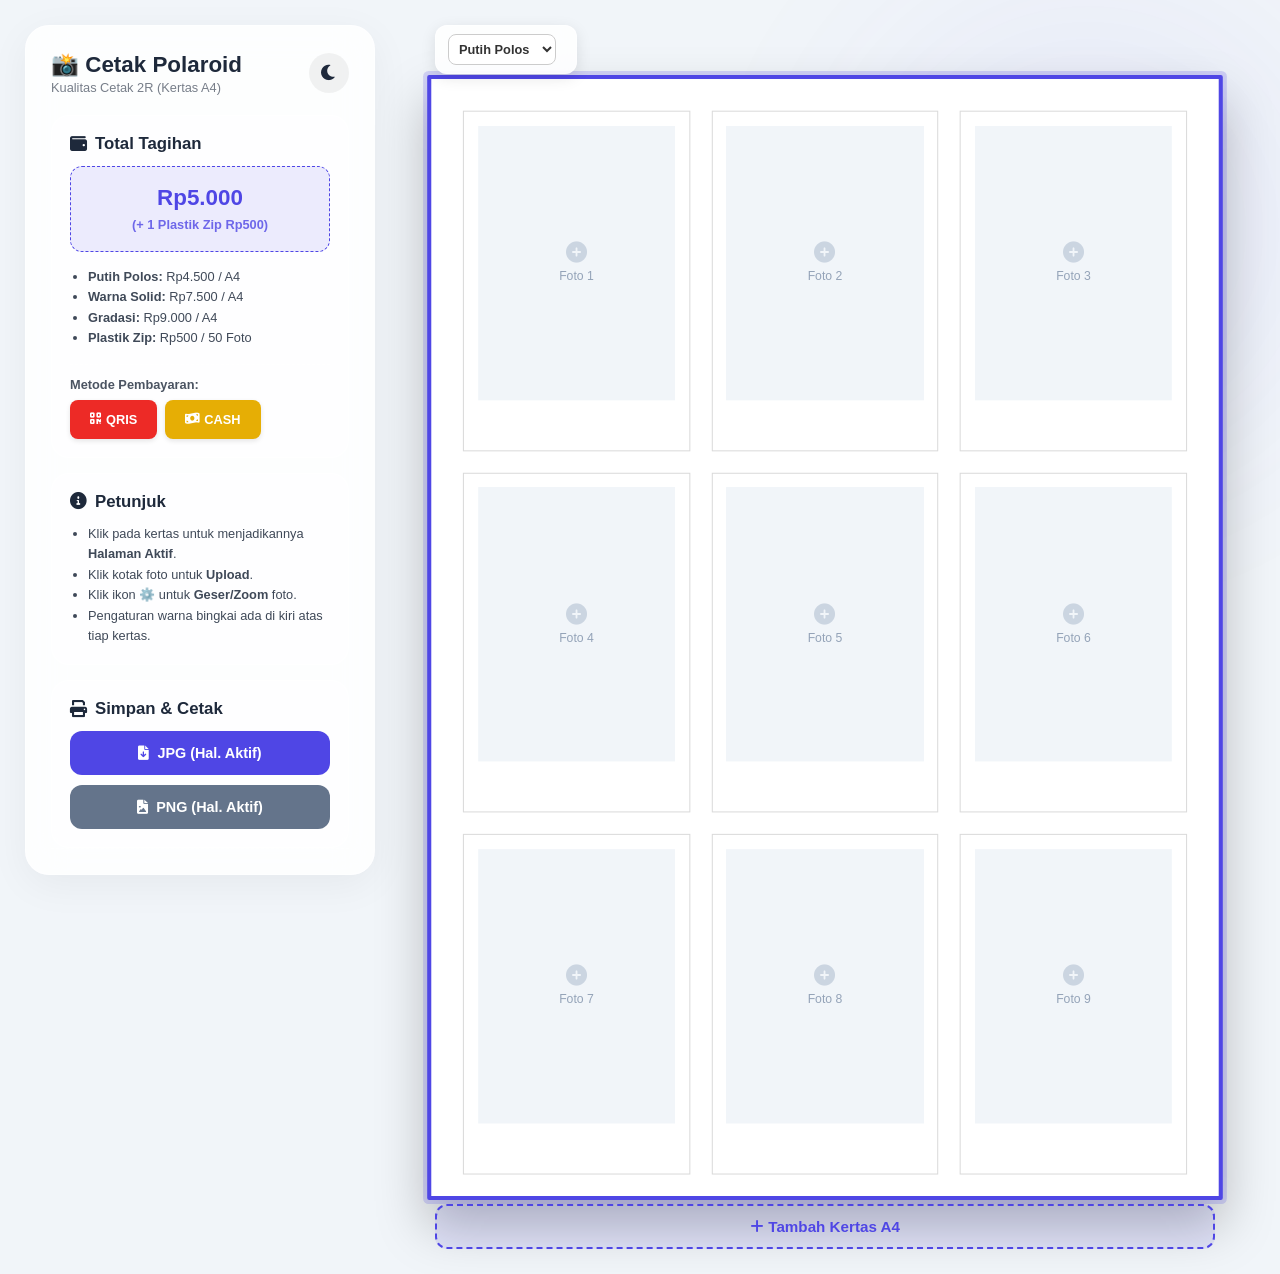
==== polaroid.html @ d3c14009 "Add files via upload" ====
<!DOCTYPE html>
<html lang="id">

<head>
    <meta charset="UTF-8">
    <meta name="viewport" content="width=device-width, initial-scale=1.0">
    <title>Rayden Viz Polaroid</title>
    <link rel="icon" type="image/png" sizes="512x512" href="./image/branding/favicon.png">    <link rel="stylesheet" href="polarStyle.css">
    <link rel="stylesheet" href="https://cdnjs.cloudflare.com/ajax/libs/font-awesome/6.0.0/css/all.min.css">
    <script src="https://cdnjs.cloudflare.com/ajax/libs/html2canvas/1.4.1/html2canvas.min.js"></script>
    <script src="https://cdnjs.cloudflare.com/ajax/libs/jspdf/2.5.1/jspdf.umd.min.js"></script>
</head>

<body>
    <div class="bg-blur"></div>

    <div class="container">
        <aside class="sidebar glass">
            <header class="header">
                <div>
                    <h1>📸 Cetak Polaroid</h1>
                    <p class="subtitle">Kualitas Cetak 2R (Kertas A4)</p>
                </div>
                <button id="themeToggle" class="btn-icon" title="Ganti Tema"><i class="fas fa-moon"></i></button>
            </header>

            <div class="steps-container">
                <div class="step-box">
                    <div class="step-header">
                        <h2><i class="fas fa-wallet"></i> Total Tagihan</h2>
                    </div>

                    <div id="priceSummary" class="price-badge">
                        <span id="totalPrice">Rp5.000</span><br>
                        <small id="zipInfo">(+ 1 Plastik Zip Rp500)</small>
                    </div>

                    <ul class="mini-guide">
                        <li><b>Putih Polos:</b> Rp4.500 / A4</li>
                        <li><b>Warna Solid:</b> Rp7.500 / A4</li>
                        <li><b>Gradasi:</b> Rp9.000 / A4</li>
                        <li><b>Plastik Zip:</b> Rp500 / 50 Foto</li>
                    </ul>

                    <div class="payment-section">
                        <p class="payment-title">Metode Pembayaran:</p>
                        <div class="payment-badges">
                            <span class="badge qris"><i class="fas fa-qrcode"></i> QRIS</span>
                            <span class="badge cash"><i class="fas fa-money-bill-wave"></i> CASH</span>
                        </div>
                    </div>
                </div>

                <div class="step-box">
                    <div class="step-header">
                        <h2><i class="fas fa-info-circle"></i> Petunjuk</h2>
                    </div>
                    <div class="petunjuk-teks">
                        <ul class="mini-guide">
                            <li>Klik pada kertas untuk menjadikannya <b>Halaman Aktif</b>.</li>
                            <li>Klik kotak foto untuk <b>Upload</b>.</li>
                            <li>Klik ikon <b>⚙️</b> untuk <b>Geser/Zoom</b> foto.</li>
                            <li>Pengaturan warna bingkai ada di kiri atas tiap kertas.</li>
                        </ul>
                    </div>
                </div>

                <div class="step-box">
                    <div class="step-header">
                        <h2><i class="fas fa-print"></i> Simpan & Cetak</h2>
                    </div>
                    <div class="button-group" id="btnGroupSingle">
                        <button id="btnDownloadJPG" class="btn-utama"><i class="fas fa-file-download"></i> JPG (Hal.
                            Aktif)</button>
                        <button id="btnDownloadPNG" class="btn-kedua"><i class="fas fa-file-image"></i> PNG (Hal.
                            Aktif)</button>
                    </div>
                    <button id="btnDownloadPDF" class="btn-pdf" style="display:none;"><i class="fas fa-file-pdf"></i>
                        Download Semua (PDF)</button>
                </div>
            </div>

            <div class="social-footer">
                <p>Kirim File & Hubungi:</p>
                <div class="social-links">
                    <a href="https://wa.me/6285657210492?text=Mau+cetak+foto+polaroid" target="_blank" class="soc-wa"
                        title="WhatsApp Kami"><i class="fab fa-whatsapp"></i></a>
                    <a href="https://www.instagram.com/rayden.viz/" target="_blank" class="soc-ig"
                        title="Instagram Kami"><i class="fab fa-instagram"></i></a>
                    <a href="https://www.raydenviz.my.id" target="_blank" class="soc-web" title="Website Kami"><i
                            class="fas fa-globe"></i></a>
                </div>
            </div>
        </aside>

        <main class="preview-area" id="previewContainer">
        </main>
    </div>

    <input type="file" id="inputFoto" accept="image/*" hidden>

    <script src="polarScript.js"></script>
</body>

</html>
---- polarStyle.css ----
:root {
    --warna-latar: #f1f5f9; --warna-teks: #1e293b; --warna-aksen: #4f46e5;
    --kaca-bg: rgba(255, 255, 255, 0.85); --kaca-border: rgba(255, 255, 255, 0.5);
}

[data-theme="dark"] {
    --warna-latar: #0f172a; --warna-teks: #f8fafc; --warna-aksen: #818cf8;
    --kaca-bg: rgba(30, 41, 59, 0.85); --kaca-border: rgba(255, 255, 255, 0.1);
}

* { box-sizing: border-box; margin: 0; padding: 0; font-family: 'Segoe UI', Tahoma, Geneva, Verdana, sans-serif; }

/* Body bebas scroll untuk SEMUA perangkat */
body { background: var(--warna-latar); color: var(--warna-teks); transition: 0.3s; min-height: 100vh; overflow-x: hidden; }

.bg-blur { position: fixed; top: -10%; right: -10%; width: 50vw; height: 50vw; background: radial-gradient(circle, var(--warna-aksen) 0%, transparent 70%); opacity: 0.1; filter: blur(100px); z-index: -1; }

.container { display: flex; flex-direction: column; width: 100%; max-width: 1400px; min-height: 100vh; margin: 0 auto; padding: 15px; gap: 20px; }

/* Sidebar & Steps (Default untuk HP/Tablet) */
.sidebar { width: 100%; background: var(--kaca-bg); backdrop-filter: blur(20px); -webkit-backdrop-filter: blur(20px); border: 1px solid var(--kaca-border); border-radius: 24px; padding: 25px; display: flex; flex-direction: column; box-shadow: 0 10px 40px rgba(0,0,0,0.05); }
[data-theme="dark"] .sidebar { box-shadow: 0 10px 40px rgba(0,0,0,0.5); }

.header { display: flex; justify-content: space-between; align-items: center; margin-bottom: 20px; }
.header h1 { font-size: 1.4rem; font-weight: 800; }
.subtitle { font-size: 0.8rem; opacity: 0.6; margin-top: 2px; }
.btn-icon { background: rgba(0,0,0,0.05); border: none; color: inherit; width: 40px; height: 40px; border-radius: 50%; cursor: pointer; font-size: 1.1rem; transition: 0.2s; }
[data-theme="dark"] .btn-icon { background: rgba(255,255,255,0.1); }
.btn-icon:hover { transform: scale(1.1); }

.steps-container { display: flex; flex-direction: column; gap: 15px; }
.step-box { background: rgba(255,255,255,0.3); border: 1px solid var(--kaca-border); border-radius: 18px; padding: 18px; }
[data-theme="dark"] .step-box { background: rgba(0,0,0,0.2); }
.step-header { display: flex; align-items: center; margin-bottom: 12px; }
.step-header h2 { font-size: 1.05rem; font-weight: 700; display:flex; gap: 8px; align-items: center;}

.price-badge { background: rgba(79, 70, 229, 0.1); color: var(--warna-aksen); padding: 15px; border-radius: 12px; text-align: center; margin-bottom: 15px; border: 1px dashed var(--warna-aksen); line-height: 1.4; }
[data-theme="dark"] .price-badge { background: rgba(255,255,255,0.05); }
#totalPrice { font-weight: 800; font-size: 1.4rem; }
#zipInfo { font-size: 0.8rem; opacity: 0.8; font-weight: 600; }
.mini-guide { margin-left: 18px; font-size: 0.8rem; opacity: 0.85; line-height: 1.6; }

/* Buttons Controls */
.button-group { display: flex; flex-direction: column; gap: 10px; }
.btn-utama, .btn-kedua, .btn-pdf { width: 100%; padding: 14px; border-radius: 12px; border: none; font-weight: 700; cursor: pointer; transition: 0.2s; display: flex; align-items: center; justify-content: center; gap: 8px; font-size: 0.9rem; }
.btn-utama { background: var(--warna-aksen); color: white; }
.btn-utama:hover { filter: brightness(1.1); }
.btn-kedua { background: #64748b; color: white; }
.btn-kedua:hover { background: #475569; }
.btn-pdf { background: #e11d48; color: white; margin-top: 5px; }
.btn-pdf:hover { background: #be123c; }

/* Preview Area & Multi-Kertas */
.preview-area { flex: 1; display: flex; flex-direction: column; align-items: center; padding: 10px 5px; gap: 40px; width: 100%; }

.kertas-wrapper { width: 100%; max-width: 800px; display: flex; flex-direction: column; align-items: center; transition: 0.4s ease; opacity: 0.5; filter: grayscale(80%); }
.kertas-wrapper.active-page { opacity: 1; filter: none; }

.kertas-header { width: 100%; display: flex; justify-content: space-between; align-items: flex-end; margin-bottom: 12px; opacity: 0; pointer-events: none; transition: 0.3s; }
.kertas-wrapper.active-page .kertas-header { opacity: 1; pointer-events: auto; }

.color-controls { display: flex; gap: 8px; align-items: center; background: var(--kaca-bg); backdrop-filter: blur(10px); padding: 8px 12px; border-radius: 12px; box-shadow: 0 4px 15px rgba(0,0,0,0.1); border: 1px solid var(--kaca-border); }
.pilih-bingkai { border: 1px solid #ccc; border-radius: 8px; padding: 6px; font-weight: bold; background: white; color: #333; cursor: pointer; outline: none; font-size: 0.8rem; }
.opsi-warna { display: flex; gap: 6px; }
.opsi-warna input[type="color"] { width: 30px; height: 30px; border: none; border-radius: 6px; cursor: pointer; background: none; }
.btn-rotate { background: #f1f5f9; border: 1px solid #cbd5e1; border-radius: 6px; width: 30px; height: 30px; cursor: pointer; color: #475569; }

.btn-hapus-kertas { background: #fee2e2; color: #ef4444; border: 1px solid #f87171; padding: 8px 12px; border-radius: 10px; font-weight: bold; font-size: 0.8rem; cursor: pointer; box-shadow: 0 4px 10px rgba(239, 68, 68, 0.15); display: none; transition: 0.2s;}
.btn-hapus-kertas:hover { filter: brightness(0.9); }

.kertas-footer { width: 100%; margin-top: 15px; opacity: 0; pointer-events: none; transition: 0.3s; }
.kertas-wrapper.active-page .kertas-footer { opacity: 1; pointer-events: auto; }
.btn-tambah { width: 100%; background: rgba(79, 70, 229, 0.1); color: var(--warna-aksen); border: 2px dashed var(--warna-aksen); padding: 12px; border-radius: 12px; font-weight: bold; font-size: 0.95rem; cursor: pointer; transition: 0.2s; }
.btn-tambah:hover { background: var(--warna-aksen); color: white; }

/* Kertas A4 & Polaroid 2R Strict Constraint */
.kertas-a4 { 
    width: 100%; aspect-ratio: 210/297; background: white; position: relative; cursor: pointer; transition: 0.3s;
    display: grid; grid-template-columns: repeat(3, 1fr); align-content: space-evenly; gap: 3%; padding: 4%;
    box-shadow: 0 10px 30px rgba(0,0,0,0.1); border: 4px solid transparent; border-radius: 2px;
}
.kertas-wrapper.active-page .kertas-a4 { border-color: var(--warna-aksen); box-shadow: 0 0 0 4px rgba(79, 70, 229, 0.2), 0 25px 50px rgba(0,0,0,0.25); transform: scale(1.02); }
.kode-unik { position: absolute; bottom: 8px; right: 12px; font-size: 8px; font-family: monospace; color: #94a3b8; font-weight: bold; pointer-events: none; z-index: 50;}

.kotak-polaroid { 
    aspect-ratio: 2 / 3; width: 100%; height: auto; 
    background: white; padding: 6% 6% 22% 6%; border: 1px solid rgba(0,0,0,0.15); 
    display: flex; flex-direction: column; position: relative; overflow: hidden; transition: 0.2s; 
}
.kotak-polaroid:hover { transform: translateY(-2px) scale(1.01); z-index: 5; box-shadow: 0 5px 15px rgba(0,0,0,0.15); }
.kotak-polaroid.mode-konfig { outline: 3px dashed var(--warna-aksen); outline-offset: -3px; z-index: 10; }

/* Menu Konfigurasi Foto (Gear & Trash) */
.konfig-menu { position: absolute; top: 6%; right: 6%; display: flex; gap: 6px; z-index: 20; }
.btn-konf { width: 26px; height: 26px; font-size: 0.8rem; border-radius: 50%; background: rgba(255,255,255,0.95); border: 1px solid #cbd5e1; cursor: pointer; display: none; align-items: center; justify-content: center; color: #333; box-shadow: 0 2px 5px rgba(0,0,0,0.2); transition: 0.2s; }
.btn-konf:hover { transform: scale(1.1); }
.btn-konf.aktif { background: var(--warna-aksen); color: white; border-color: var(--warna-aksen); }
.btn-hapus-foto { background: #fee2e2; color: #ef4444; border-color: #fca5a5; }
.btn-hapus-foto:hover { background: #ef4444; color: white; border-color: #ef4444; }

.area-foto { flex: 1; width: 100%; height: 100%; background: #f1f5f9; display: flex; justify-content: center; align-items: center; overflow: hidden; position: relative; cursor: pointer; }
.area-foto img { max-width: 100%; max-height: 100%; width: auto; height: auto; display: none; transform-origin: center center; will-change: transform; user-select: none; -webkit-user-drag: none; }
.teks-tambah { color: #94a3b8; font-size: 0.75rem; text-align: center; pointer-events: none; }
.teks-tambah i { font-size: 1.3rem; margin-bottom: 5px; color: #cbd5e1; }

/* ================================================= */
/* LAYOUT DESKTOP: TEKNIK STICKY SIDEBAR (DI BAWAH)  */
/* ================================================= */
@media (min-width: 900px) { 
    .container { flex-direction: row; padding: 25px; align-items: flex-start; } 
    
    /* Panel kiri dikunci ukurannya dan menempel */
    .sidebar { width: 350px !important; flex-shrink: 0; position: sticky; top: 25px; max-height: calc(100vh - 50px); overflow-y: auto; }
    
    /* Area kertas didorong agar bebas bernapas di kanan */
    .preview-area { flex: 1; padding: 0 40px !important; overflow: visible; }
}

/* ================================================= */
/* SOCIAL MEDIA FOOTER (KONTAK)                      */
/* ================================================= */
.social-footer {
    margin-top: auto; /* Mendorong footer ke bagian paling bawah panel */
    padding-top: 25px;
    margin-bottom: 10px;
    text-align: center;
    border-top: 1px dashed var(--kaca-border);
}

.social-footer p {
    font-size: 0.85rem;
    font-weight: 700;
    opacity: 0.7;
    margin-bottom: 12px;
}

.social-links {
    display: flex;
    justify-content: center;
    gap: 15px;
}

.social-links a {
    display: flex;
    align-items: center;
    justify-content: center;
    width: 42px;
    height: 42px;
    border-radius: 50%;
    color: white;
    text-decoration: none;
    font-size: 1.3rem;
    transition: 0.3s cubic-bezier(0.175, 0.885, 0.32, 1.275); /* Efek membal */
    box-shadow: 0 4px 10px rgba(0,0,0,0.15);
}

.social-links a:hover {
    transform: translateY(-5px) scale(1.1);
    box-shadow: 0 8px 15px rgba(0,0,0,0.25);
}

/* Warna Khas Brand */
.soc-wa { background: #25D366; }
.soc-ig { background: linear-gradient(45deg, #f09433 0%, #e6683c 25%, #dc2743 50%, #cc2366 75%, #bc1888 100%); }
.soc-web { background: #3b82f6; }

/* ================================================= */
/* METODE PEMBAYARAN BADGES (FINAL)                  */
/* ================================================= */
.payment-section {
    margin-top: 15px;
    padding-top: 12px;
    border-top: 1px dashed var(--kaca-border);
}

.payment-title {
    font-size: 0.8rem;
    font-weight: 700;
    margin-bottom: 8px;
    opacity: 0.8;
}

.payment-badges {
    display: flex;
    flex-wrap: wrap;
    gap: 8px;
}

.badge {
    font-size: 0.8rem;
    font-weight: 800;
    padding: 12px 20px;
    border-radius: 8px;
    color: white;
    display: flex;
    align-items: center;
    gap: 5px;
    box-shadow: 0 2px 5px rgba(0,0,0,0.1);
}

/* Warna Khusus QRIS dan Cash */
.badge.qris { background: #ed2a26; }
.badge.cash { background: #e6ae05; } /* Hijau Emerald untuk Cash */
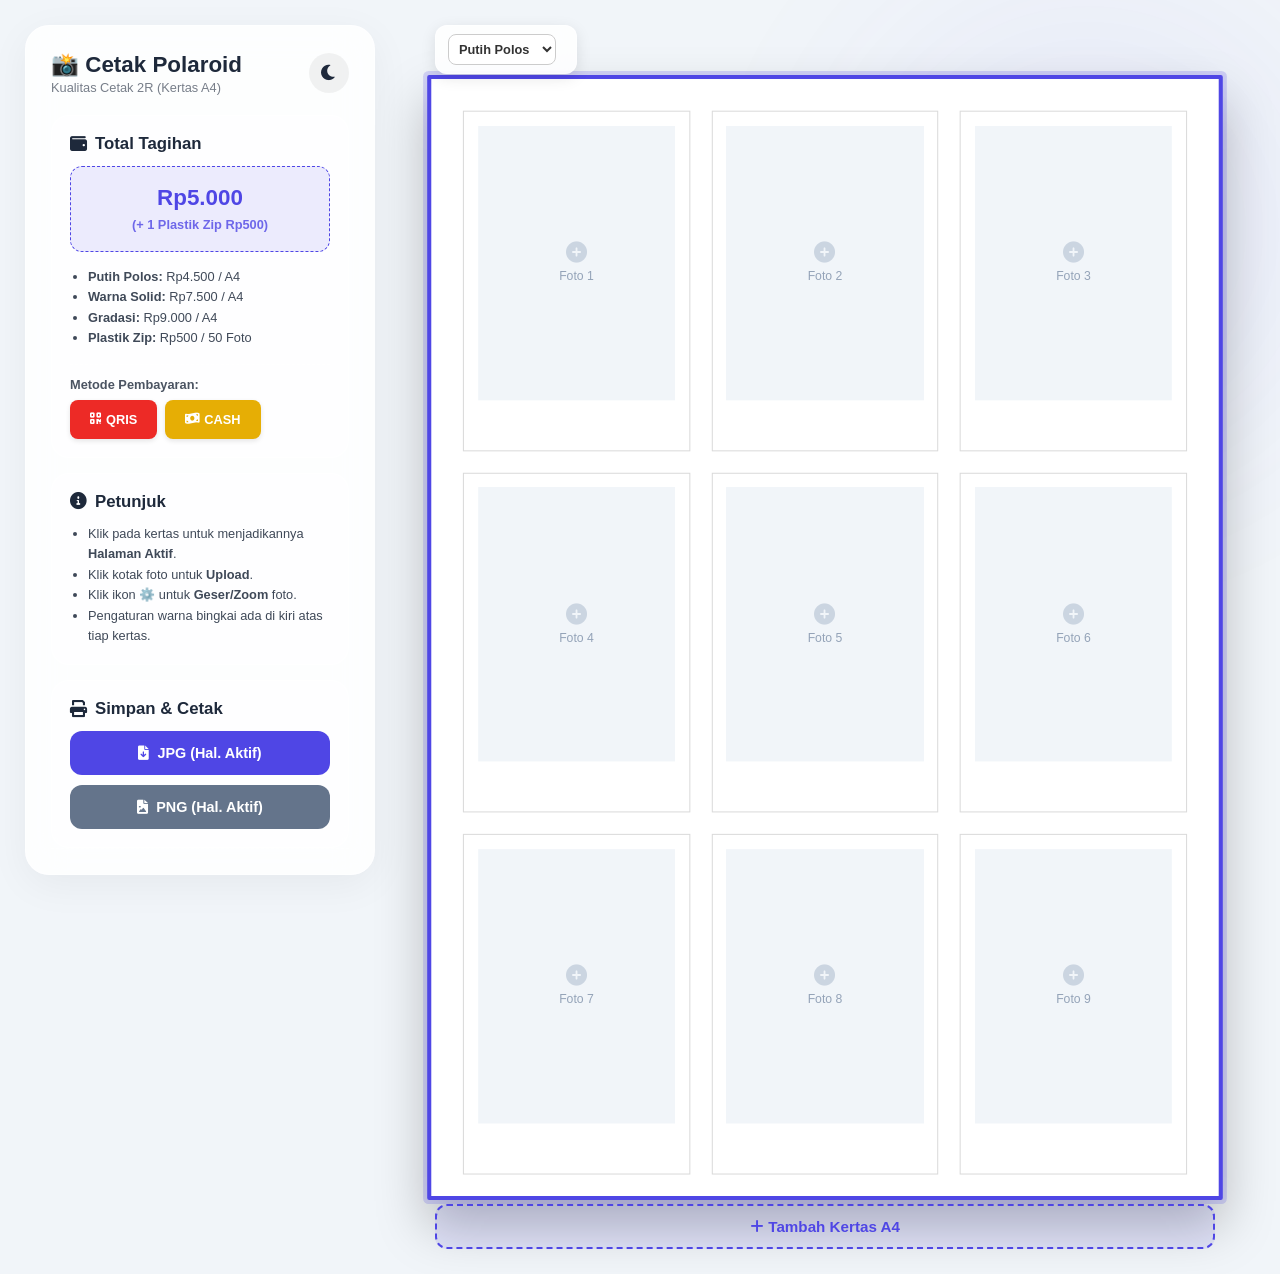
==== commit e0d30927: "Update polaroid.html" ====
--- a/polaroid.html
+++ b/polaroid.html
@@ -99,7 +99,7 @@
 
     <input type="file" id="inputFoto" accept="image/*" hidden>
 
-    <script src="polarScript.js"></script>
+    <script src="polarScript.js?v=2""></script>
 </body>
 
-</html>+</html>
--- a/polarStyle.css
+++ b/polarStyle.css
@@ -1,126 +1,540 @@
 :root {
-    --warna-latar: #f1f5f9; --warna-teks: #1e293b; --warna-aksen: #4f46e5;
-    --kaca-bg: rgba(255, 255, 255, 0.85); --kaca-border: rgba(255, 255, 255, 0.5);
+    --warna-latar: #f1f5f9;
+    --warna-teks: #1e293b;
+    --warna-aksen: #4f46e5;
+    --kaca-bg: rgba(255, 255, 255, 0.85);
+    --kaca-border: rgba(255, 255, 255, 0.5);
 }
 
 [data-theme="dark"] {
-    --warna-latar: #0f172a; --warna-teks: #f8fafc; --warna-aksen: #818cf8;
-    --kaca-bg: rgba(30, 41, 59, 0.85); --kaca-border: rgba(255, 255, 255, 0.1);
-}
-
-* { box-sizing: border-box; margin: 0; padding: 0; font-family: 'Segoe UI', Tahoma, Geneva, Verdana, sans-serif; }
+    --warna-latar: #0f172a;
+    --warna-teks: #f8fafc;
+    --warna-aksen: #818cf8;
+    --kaca-bg: rgba(30, 41, 59, 0.85);
+    --kaca-border: rgba(255, 255, 255, 0.1);
+}
+
+* {
+    box-sizing: border-box;
+    margin: 0;
+    padding: 0;
+    font-family: 'Segoe UI', Tahoma, Geneva, Verdana, sans-serif;
+}
 
 /* Body bebas scroll untuk SEMUA perangkat */
-body { background: var(--warna-latar); color: var(--warna-teks); transition: 0.3s; min-height: 100vh; overflow-x: hidden; }
-
-.bg-blur { position: fixed; top: -10%; right: -10%; width: 50vw; height: 50vw; background: radial-gradient(circle, var(--warna-aksen) 0%, transparent 70%); opacity: 0.1; filter: blur(100px); z-index: -1; }
-
-.container { display: flex; flex-direction: column; width: 100%; max-width: 1400px; min-height: 100vh; margin: 0 auto; padding: 15px; gap: 20px; }
+body {
+    background: var(--warna-latar);
+    color: var(--warna-teks);
+    transition: 0.3s;
+    min-height: 100vh;
+    overflow-x: hidden;
+}
+
+.bg-blur {
+    position: fixed;
+    top: -10%;
+    right: -10%;
+    width: 50vw;
+    height: 50vw;
+    background: radial-gradient(circle, var(--warna-aksen) 0%, transparent 70%);
+    opacity: 0.1;
+    filter: blur(100px);
+    z-index: -1;
+}
+
+.container {
+    display: flex;
+    flex-direction: column;
+    width: 100%;
+    max-width: 1400px;
+    min-height: 100vh;
+    margin: 0 auto;
+    padding: 15px;
+    gap: 20px;
+}
 
 /* Sidebar & Steps (Default untuk HP/Tablet) */
-.sidebar { width: 100%; background: var(--kaca-bg); backdrop-filter: blur(20px); -webkit-backdrop-filter: blur(20px); border: 1px solid var(--kaca-border); border-radius: 24px; padding: 25px; display: flex; flex-direction: column; box-shadow: 0 10px 40px rgba(0,0,0,0.05); }
-[data-theme="dark"] .sidebar { box-shadow: 0 10px 40px rgba(0,0,0,0.5); }
-
-.header { display: flex; justify-content: space-between; align-items: center; margin-bottom: 20px; }
-.header h1 { font-size: 1.4rem; font-weight: 800; }
-.subtitle { font-size: 0.8rem; opacity: 0.6; margin-top: 2px; }
-.btn-icon { background: rgba(0,0,0,0.05); border: none; color: inherit; width: 40px; height: 40px; border-radius: 50%; cursor: pointer; font-size: 1.1rem; transition: 0.2s; }
-[data-theme="dark"] .btn-icon { background: rgba(255,255,255,0.1); }
-.btn-icon:hover { transform: scale(1.1); }
-
-.steps-container { display: flex; flex-direction: column; gap: 15px; }
-.step-box { background: rgba(255,255,255,0.3); border: 1px solid var(--kaca-border); border-radius: 18px; padding: 18px; }
-[data-theme="dark"] .step-box { background: rgba(0,0,0,0.2); }
-.step-header { display: flex; align-items: center; margin-bottom: 12px; }
-.step-header h2 { font-size: 1.05rem; font-weight: 700; display:flex; gap: 8px; align-items: center;}
-
-.price-badge { background: rgba(79, 70, 229, 0.1); color: var(--warna-aksen); padding: 15px; border-radius: 12px; text-align: center; margin-bottom: 15px; border: 1px dashed var(--warna-aksen); line-height: 1.4; }
-[data-theme="dark"] .price-badge { background: rgba(255,255,255,0.05); }
-#totalPrice { font-weight: 800; font-size: 1.4rem; }
-#zipInfo { font-size: 0.8rem; opacity: 0.8; font-weight: 600; }
-.mini-guide { margin-left: 18px; font-size: 0.8rem; opacity: 0.85; line-height: 1.6; }
+.sidebar {
+    width: 100%;
+    background: var(--kaca-bg);
+    backdrop-filter: blur(20px);
+    -webkit-backdrop-filter: blur(20px);
+    border: 1px solid var(--kaca-border);
+    border-radius: 24px;
+    padding: 25px;
+    display: flex;
+    flex-direction: column;
+    box-shadow: 0 10px 40px rgba(0, 0, 0, 0.05);
+}
+
+[data-theme="dark"] .sidebar {
+    box-shadow: 0 10px 40px rgba(0, 0, 0, 0.5);
+}
+
+.header {
+    display: flex;
+    justify-content: space-between;
+    align-items: center;
+    margin-bottom: 20px;
+}
+
+.header h1 {
+    font-size: 1.4rem;
+    font-weight: 800;
+}
+
+.subtitle {
+    font-size: 0.8rem;
+    opacity: 0.6;
+    margin-top: 2px;
+}
+
+.btn-icon {
+    background: rgba(0, 0, 0, 0.05);
+    border: none;
+    color: inherit;
+    width: 40px;
+    height: 40px;
+    border-radius: 50%;
+    cursor: pointer;
+    font-size: 1.1rem;
+    transition: 0.2s;
+}
+
+[data-theme="dark"] .btn-icon {
+    background: rgba(255, 255, 255, 0.1);
+}
+
+.btn-icon:hover {
+    transform: scale(1.1);
+}
+
+.steps-container {
+    display: flex;
+    flex-direction: column;
+    gap: 15px;
+}
+
+.step-box {
+    background: rgba(255, 255, 255, 0.3);
+    border: 1px solid var(--kaca-border);
+    border-radius: 18px;
+    padding: 18px;
+}
+
+[data-theme="dark"] .step-box {
+    background: rgba(0, 0, 0, 0.2);
+}
+
+.step-header {
+    display: flex;
+    align-items: center;
+    margin-bottom: 12px;
+}
+
+.step-header h2 {
+    font-size: 1.05rem;
+    font-weight: 700;
+    display: flex;
+    gap: 8px;
+    align-items: center;
+}
+
+.price-badge {
+    background: rgba(79, 70, 229, 0.1);
+    color: var(--warna-aksen);
+    padding: 15px;
+    border-radius: 12px;
+    text-align: center;
+    margin-bottom: 15px;
+    border: 1px dashed var(--warna-aksen);
+    line-height: 1.4;
+}
+
+[data-theme="dark"] .price-badge {
+    background: rgba(255, 255, 255, 0.05);
+}
+
+#totalPrice {
+    font-weight: 800;
+    font-size: 1.4rem;
+}
+
+#zipInfo {
+    font-size: 0.8rem;
+    opacity: 0.8;
+    font-weight: 600;
+}
+
+.mini-guide {
+    margin-left: 18px;
+    font-size: 0.8rem;
+    opacity: 0.85;
+    line-height: 1.6;
+}
 
 /* Buttons Controls */
-.button-group { display: flex; flex-direction: column; gap: 10px; }
-.btn-utama, .btn-kedua, .btn-pdf { width: 100%; padding: 14px; border-radius: 12px; border: none; font-weight: 700; cursor: pointer; transition: 0.2s; display: flex; align-items: center; justify-content: center; gap: 8px; font-size: 0.9rem; }
-.btn-utama { background: var(--warna-aksen); color: white; }
-.btn-utama:hover { filter: brightness(1.1); }
-.btn-kedua { background: #64748b; color: white; }
-.btn-kedua:hover { background: #475569; }
-.btn-pdf { background: #e11d48; color: white; margin-top: 5px; }
-.btn-pdf:hover { background: #be123c; }
+.button-group {
+    display: flex;
+    flex-direction: column;
+    gap: 10px;
+}
+
+.btn-utama,
+.btn-kedua,
+.btn-pdf {
+    width: 100%;
+    padding: 14px;
+    border-radius: 12px;
+    border: none;
+    font-weight: 700;
+    cursor: pointer;
+    transition: 0.2s;
+    display: flex;
+    align-items: center;
+    justify-content: center;
+    gap: 8px;
+    font-size: 0.9rem;
+}
+
+.btn-utama {
+    background: var(--warna-aksen);
+    color: white;
+}
+
+.btn-utama:hover {
+    filter: brightness(1.1);
+}
+
+.btn-kedua {
+    background: #64748b;
+    color: white;
+}
+
+.btn-kedua:hover {
+    background: #475569;
+}
+
+.btn-pdf {
+    background: #e11d48;
+    color: white;
+    margin-top: 5px;
+}
+
+.btn-pdf:hover {
+    background: #be123c;
+}
 
 /* Preview Area & Multi-Kertas */
-.preview-area { flex: 1; display: flex; flex-direction: column; align-items: center; padding: 10px 5px; gap: 40px; width: 100%; }
-
-.kertas-wrapper { width: 100%; max-width: 800px; display: flex; flex-direction: column; align-items: center; transition: 0.4s ease; opacity: 0.5; filter: grayscale(80%); }
-.kertas-wrapper.active-page { opacity: 1; filter: none; }
-
-.kertas-header { width: 100%; display: flex; justify-content: space-between; align-items: flex-end; margin-bottom: 12px; opacity: 0; pointer-events: none; transition: 0.3s; }
-.kertas-wrapper.active-page .kertas-header { opacity: 1; pointer-events: auto; }
-
-.color-controls { display: flex; gap: 8px; align-items: center; background: var(--kaca-bg); backdrop-filter: blur(10px); padding: 8px 12px; border-radius: 12px; box-shadow: 0 4px 15px rgba(0,0,0,0.1); border: 1px solid var(--kaca-border); }
-.pilih-bingkai { border: 1px solid #ccc; border-radius: 8px; padding: 6px; font-weight: bold; background: white; color: #333; cursor: pointer; outline: none; font-size: 0.8rem; }
-.opsi-warna { display: flex; gap: 6px; }
-.opsi-warna input[type="color"] { width: 30px; height: 30px; border: none; border-radius: 6px; cursor: pointer; background: none; }
-.btn-rotate { background: #f1f5f9; border: 1px solid #cbd5e1; border-radius: 6px; width: 30px; height: 30px; cursor: pointer; color: #475569; }
-
-.btn-hapus-kertas { background: #fee2e2; color: #ef4444; border: 1px solid #f87171; padding: 8px 12px; border-radius: 10px; font-weight: bold; font-size: 0.8rem; cursor: pointer; box-shadow: 0 4px 10px rgba(239, 68, 68, 0.15); display: none; transition: 0.2s;}
-.btn-hapus-kertas:hover { filter: brightness(0.9); }
-
-.kertas-footer { width: 100%; margin-top: 15px; opacity: 0; pointer-events: none; transition: 0.3s; }
-.kertas-wrapper.active-page .kertas-footer { opacity: 1; pointer-events: auto; }
-.btn-tambah { width: 100%; background: rgba(79, 70, 229, 0.1); color: var(--warna-aksen); border: 2px dashed var(--warna-aksen); padding: 12px; border-radius: 12px; font-weight: bold; font-size: 0.95rem; cursor: pointer; transition: 0.2s; }
-.btn-tambah:hover { background: var(--warna-aksen); color: white; }
+.preview-area {
+    flex: 1;
+    display: flex;
+    flex-direction: column;
+    align-items: center;
+    padding: 10px 5px;
+    gap: 40px;
+    width: 100%;
+}
+
+.kertas-wrapper {
+    width: 100%;
+    max-width: 800px;
+    display: flex;
+    flex-direction: column;
+    align-items: center;
+    transition: 0.4s ease;
+    opacity: 0.5;
+    filter: grayscale(80%);
+}
+
+.kertas-wrapper.active-page {
+    opacity: 1;
+    filter: none;
+}
+
+.kertas-header {
+    width: 100%;
+    display: flex;
+    justify-content: space-between;
+    align-items: flex-end;
+    margin-bottom: 12px;
+    opacity: 0;
+    pointer-events: none;
+    transition: 0.3s;
+}
+
+.kertas-wrapper.active-page .kertas-header {
+    opacity: 1;
+    pointer-events: auto;
+}
+
+.color-controls {
+    display: flex;
+    gap: 8px;
+    align-items: center;
+    background: var(--kaca-bg);
+    backdrop-filter: blur(10px);
+    padding: 8px 12px;
+    border-radius: 12px;
+    box-shadow: 0 4px 15px rgba(0, 0, 0, 0.1);
+    border: 1px solid var(--kaca-border);
+}
+
+.pilih-bingkai {
+    border: 1px solid #ccc;
+    border-radius: 8px;
+    padding: 6px;
+    font-weight: bold;
+    background: white;
+    color: #333;
+    cursor: pointer;
+    outline: none;
+    font-size: 0.8rem;
+}
+
+.opsi-warna {
+    display: flex;
+    gap: 6px;
+}
+
+.opsi-warna input[type="color"] {
+    width: 30px;
+    height: 30px;
+    border: none;
+    border-radius: 6px;
+    cursor: pointer;
+    background: none;
+}
+
+.btn-rotate {
+    background: #f1f5f9;
+    border: 1px solid #cbd5e1;
+    border-radius: 6px;
+    width: 30px;
+    height: 30px;
+    cursor: pointer;
+    color: #475569;
+}
+
+.btn-hapus-kertas {
+    background: #fee2e2;
+    color: #ef4444;
+    border: 1px solid #f87171;
+    padding: 8px 12px;
+    border-radius: 10px;
+    font-weight: bold;
+    font-size: 0.8rem;
+    cursor: pointer;
+    box-shadow: 0 4px 10px rgba(239, 68, 68, 0.15);
+    display: none;
+    transition: 0.2s;
+}
+
+.btn-hapus-kertas:hover {
+    filter: brightness(0.9);
+}
+
+.kertas-footer {
+    width: 100%;
+    margin-top: 15px;
+    opacity: 0;
+    pointer-events: none;
+    transition: 0.3s;
+}
+
+.kertas-wrapper.active-page .kertas-footer {
+    opacity: 1;
+    pointer-events: auto;
+}
+
+.btn-tambah {
+    width: 100%;
+    background: rgba(79, 70, 229, 0.1);
+    color: var(--warna-aksen);
+    border: 2px dashed var(--warna-aksen);
+    padding: 12px;
+    border-radius: 12px;
+    font-weight: bold;
+    font-size: 0.95rem;
+    cursor: pointer;
+    transition: 0.2s;
+}
+
+.btn-tambah:hover {
+    background: var(--warna-aksen);
+    color: white;
+}
 
 /* Kertas A4 & Polaroid 2R Strict Constraint */
-.kertas-a4 { 
-    width: 100%; aspect-ratio: 210/297; background: white; position: relative; cursor: pointer; transition: 0.3s;
-    display: grid; grid-template-columns: repeat(3, 1fr); align-content: space-evenly; gap: 3%; padding: 4%;
-    box-shadow: 0 10px 30px rgba(0,0,0,0.1); border: 4px solid transparent; border-radius: 2px;
-}
-.kertas-wrapper.active-page .kertas-a4 { border-color: var(--warna-aksen); box-shadow: 0 0 0 4px rgba(79, 70, 229, 0.2), 0 25px 50px rgba(0,0,0,0.25); transform: scale(1.02); }
-.kode-unik { position: absolute; bottom: 8px; right: 12px; font-size: 8px; font-family: monospace; color: #94a3b8; font-weight: bold; pointer-events: none; z-index: 50;}
-
-.kotak-polaroid { 
-    aspect-ratio: 2 / 3; width: 100%; height: auto; 
-    background: white; padding: 6% 6% 22% 6%; border: 1px solid rgba(0,0,0,0.15); 
-    display: flex; flex-direction: column; position: relative; overflow: hidden; transition: 0.2s; 
-}
-.kotak-polaroid:hover { transform: translateY(-2px) scale(1.01); z-index: 5; box-shadow: 0 5px 15px rgba(0,0,0,0.15); }
-.kotak-polaroid.mode-konfig { outline: 3px dashed var(--warna-aksen); outline-offset: -3px; z-index: 10; }
+.kertas-a4 {
+    width: 100%;
+    aspect-ratio: 210/297;
+    background: white;
+    position: relative;
+    cursor: pointer;
+    transition: 0.3s;
+    display: grid;
+    grid-template-columns: repeat(3, 1fr);
+    align-content: space-evenly;
+    gap: 3%;
+    padding: 4%;
+    box-shadow: 0 10px 30px rgba(0, 0, 0, 0.1);
+    border: 4px solid transparent;
+    border-radius: 2px;
+}
+
+.kertas-wrapper.active-page .kertas-a4 {
+    border-color: var(--warna-aksen);
+    box-shadow: 0 0 0 4px rgba(79, 70, 229, 0.2), 0 25px 50px rgba(0, 0, 0, 0.25);
+    transform: scale(1.02);
+}
+
+.kotak-polaroid {
+    aspect-ratio: 2 / 3;
+    width: 100%;
+    height: auto;
+    background: white;
+    padding: 6% 6% 22% 6%;
+    border: 1px solid rgba(0, 0, 0, 0.15);
+    display: flex;
+    flex-direction: column;
+    position: relative;
+    overflow: hidden;
+    transition: 0.2s;
+}
+
+.kotak-polaroid:hover {
+    transform: translateY(-2px) scale(1.01);
+    z-index: 5;
+    box-shadow: 0 5px 15px rgba(0, 0, 0, 0.15);
+}
+
+.kotak-polaroid.mode-konfig {
+    outline: 3px dashed var(--warna-aksen);
+    outline-offset: -3px;
+    z-index: 10;
+}
 
 /* Menu Konfigurasi Foto (Gear & Trash) */
-.konfig-menu { position: absolute; top: 6%; right: 6%; display: flex; gap: 6px; z-index: 20; }
-.btn-konf { width: 26px; height: 26px; font-size: 0.8rem; border-radius: 50%; background: rgba(255,255,255,0.95); border: 1px solid #cbd5e1; cursor: pointer; display: none; align-items: center; justify-content: center; color: #333; box-shadow: 0 2px 5px rgba(0,0,0,0.2); transition: 0.2s; }
-.btn-konf:hover { transform: scale(1.1); }
-.btn-konf.aktif { background: var(--warna-aksen); color: white; border-color: var(--warna-aksen); }
-.btn-hapus-foto { background: #fee2e2; color: #ef4444; border-color: #fca5a5; }
-.btn-hapus-foto:hover { background: #ef4444; color: white; border-color: #ef4444; }
-
-.area-foto { flex: 1; width: 100%; height: 100%; background: #f1f5f9; display: flex; justify-content: center; align-items: center; overflow: hidden; position: relative; cursor: pointer; }
-.area-foto img { max-width: 100%; max-height: 100%; width: auto; height: auto; display: none; transform-origin: center center; will-change: transform; user-select: none; -webkit-user-drag: none; }
-.teks-tambah { color: #94a3b8; font-size: 0.75rem; text-align: center; pointer-events: none; }
-.teks-tambah i { font-size: 1.3rem; margin-bottom: 5px; color: #cbd5e1; }
+.konfig-menu {
+    position: absolute;
+    top: 6%;
+    right: 6%;
+    display: flex;
+    gap: 6px;
+    z-index: 20;
+}
+
+.btn-konf {
+    width: 26px;
+    height: 26px;
+    font-size: 0.8rem;
+    border-radius: 50%;
+    background: rgba(255, 255, 255, 0.95);
+    border: 1px solid #cbd5e1;
+    cursor: pointer;
+    display: none;
+    align-items: center;
+    justify-content: center;
+    color: #333;
+    box-shadow: 0 2px 5px rgba(0, 0, 0, 0.2);
+    transition: 0.2s;
+}
+
+.btn-konf:hover {
+    transform: scale(1.1);
+}
+
+.btn-konf.aktif {
+    background: var(--warna-aksen);
+    color: white;
+    border-color: var(--warna-aksen);
+}
+
+.btn-hapus-foto {
+    background: #fee2e2;
+    color: #ef4444;
+    border-color: #fca5a5;
+}
+
+.btn-hapus-foto:hover {
+    background: #ef4444;
+    color: white;
+    border-color: #ef4444;
+}
+
+.area-foto {
+    flex: 1;
+    width: 100%;
+    height: 100%;
+    background: #f1f5f9;
+    display: flex;
+    justify-content: center;
+    align-items: center;
+    overflow: hidden;
+    position: relative;
+    cursor: pointer;
+}
+
+.area-foto img {
+    max-width: 100%;
+    max-height: 100%;
+    width: auto;
+    height: auto;
+    display: none;
+    transform-origin: center center;
+    will-change: transform;
+    user-select: none;
+    -webkit-user-drag: none;
+}
+
+.teks-tambah {
+    color: #94a3b8;
+    font-size: 0.75rem;
+    text-align: center;
+    pointer-events: none;
+}
+
+.teks-tambah i {
+    font-size: 1.3rem;
+    margin-bottom: 5px;
+    color: #cbd5e1;
+}
 
 /* ================================================= */
 /* LAYOUT DESKTOP: TEKNIK STICKY SIDEBAR (DI BAWAH)  */
 /* ================================================= */
-@media (min-width: 900px) { 
-    .container { flex-direction: row; padding: 25px; align-items: flex-start; } 
-    
+@media (min-width: 900px) {
+    .container {
+        flex-direction: row;
+        padding: 25px;
+        align-items: flex-start;
+    }
+
     /* Panel kiri dikunci ukurannya dan menempel */
-    .sidebar { width: 350px !important; flex-shrink: 0; position: sticky; top: 25px; max-height: calc(100vh - 50px); overflow-y: auto; }
-    
+    .sidebar {
+        width: 350px !important;
+        flex-shrink: 0;
+        position: sticky;
+        top: 25px;
+        max-height: calc(100vh - 50px);
+        overflow-y: auto;
+    }
+
     /* Area kertas didorong agar bebas bernapas di kanan */
-    .preview-area { flex: 1; padding: 0 40px !important; overflow: visible; }
+    .preview-area {
+        flex: 1;
+        padding: 0 40px !important;
+        overflow: visible;
+    }
 }
 
 /* ================================================= */
 /* SOCIAL MEDIA FOOTER (KONTAK)                      */
 /* ================================================= */
 .social-footer {
-    margin-top: auto; /* Mendorong footer ke bagian paling bawah panel */
+    margin-top: auto;
+    /* Mendorong footer ke bagian paling bawah panel */
     padding-top: 25px;
     margin-bottom: 10px;
     text-align: center;
@@ -150,19 +564,28 @@
     color: white;
     text-decoration: none;
     font-size: 1.3rem;
-    transition: 0.3s cubic-bezier(0.175, 0.885, 0.32, 1.275); /* Efek membal */
-    box-shadow: 0 4px 10px rgba(0,0,0,0.15);
+    transition: 0.3s cubic-bezier(0.175, 0.885, 0.32, 1.275);
+    /* Efek membal */
+    box-shadow: 0 4px 10px rgba(0, 0, 0, 0.15);
 }
 
 .social-links a:hover {
     transform: translateY(-5px) scale(1.1);
-    box-shadow: 0 8px 15px rgba(0,0,0,0.25);
+    box-shadow: 0 8px 15px rgba(0, 0, 0, 0.25);
 }
 
 /* Warna Khas Brand */
-.soc-wa { background: #25D366; }
-.soc-ig { background: linear-gradient(45deg, #f09433 0%, #e6683c 25%, #dc2743 50%, #cc2366 75%, #bc1888 100%); }
-.soc-web { background: #3b82f6; }
+.soc-wa {
+    background: #25D366;
+}
+
+.soc-ig {
+    background: linear-gradient(45deg, #f09433 0%, #e6683c 25%, #dc2743 50%, #cc2366 75%, #bc1888 100%);
+}
+
+.soc-web {
+    background: #3b82f6;
+}
 
 /* ================================================= */
 /* METODE PEMBAYARAN BADGES (FINAL)                  */
@@ -195,9 +618,16 @@
     display: flex;
     align-items: center;
     gap: 5px;
-    box-shadow: 0 2px 5px rgba(0,0,0,0.1);
+    box-shadow: 0 2px 5px rgba(0, 0, 0, 0.1);
 }
 
 /* Warna Khusus QRIS dan Cash */
-.badge.qris { background: #ed2a26; }
-.badge.cash { background: #e6ae05; } /* Hijau Emerald untuk Cash */+.badge.qris {
+    background: #ed2a26;
+}
+
+.badge.cash {
+    background: #e6ae05;
+}
+
+/* Hijau Emerald untuk Cash */
